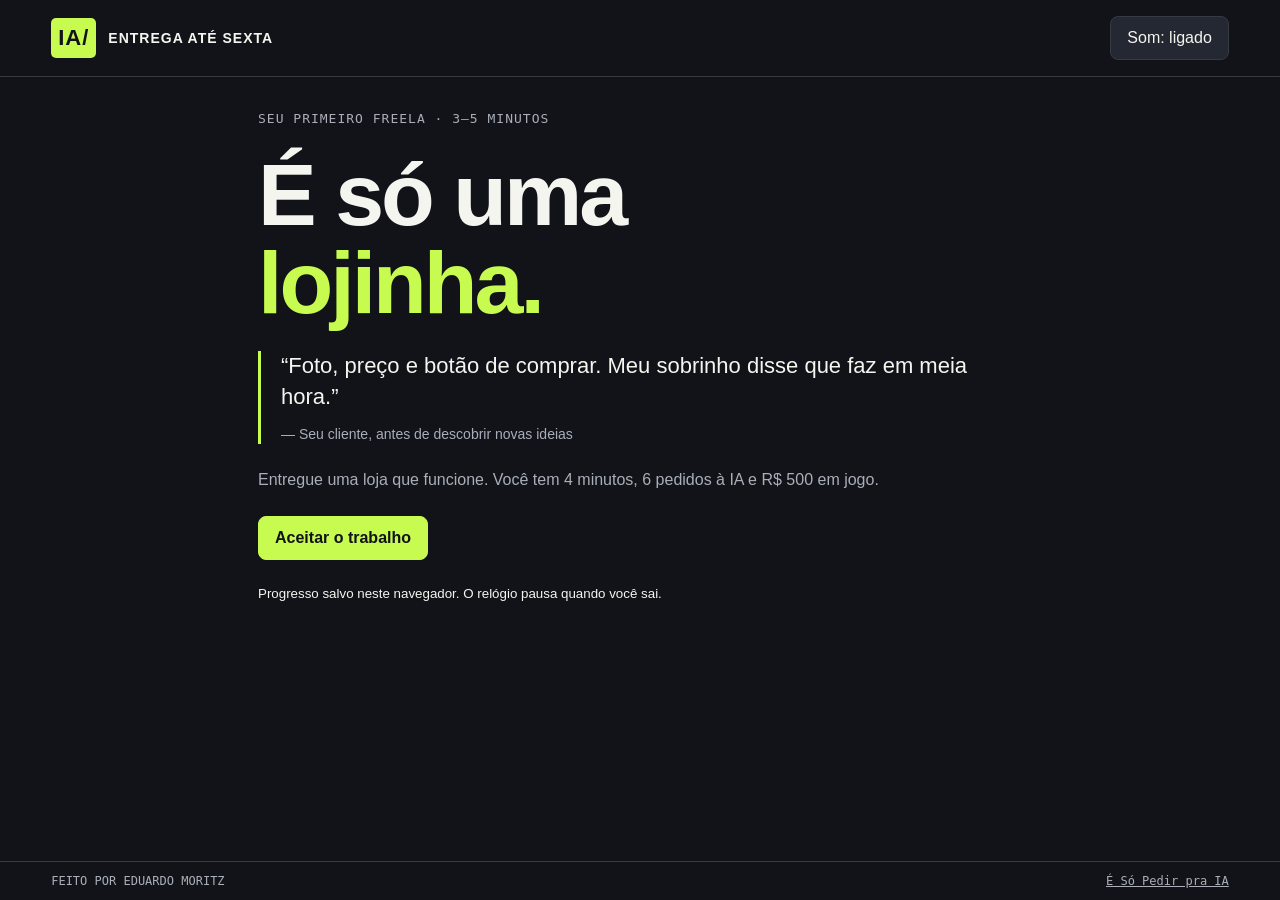
==== entrega.html @ 17f3f06b "Remove transcript pagination and reserve space for the full voice bubble" ====
<!doctype html>
<html lang="pt-BR"><head><meta charset="utf-8"><meta name="viewport" content="width=device-width,initial-scale=1"><meta name="theme-color" content="#111318"><title>Entrega até sexta — É Só Pedir pra IA</title><meta name="description" content="Sua primeira lojinha, uma IA confiante e um cliente cheio de ideias. Entregue até sexta neste jogo de dev."><link rel="icon" href="favicon.svg"><link rel="stylesheet" href="entrega.css?v=20261008-chat8"></head>
<body><header><a href="./" class="brand"><b>IA/</b><span>ENTREGA ATÉ SEXTA</span></a><button id="sound" aria-pressed="true">Som: ligado</button></header>
<main><section id="welcome" class="welcome fit-area"><div class="fit-content"><span class="eyebrow">SEU PRIMEIRO FREELA · 3–5 MINUTOS</span><h1>É só uma<br><span>lojinha.</span></h1><blockquote>“Foto, preço e botão de comprar. Meu sobrinho disse que faz em meia hora.”<cite>— Seu cliente, antes de descobrir novas ideias</cite></blockquote><p>Entregue uma loja que funcione. Você tem 4 minutos, 6 pedidos à IA e R$ 500 em jogo.</p><div class="start-actions"><button class="primary" id="start">Aceitar o trabalho</button><button id="resume" hidden>Continuar meu freela</button></div><small>Progresso salvo neste navegador. O relógio pausa quando você sai.</small></div></section>
<section id="desk" hidden><div class="stats"><div><small>PRAZO</small><strong id="clock">04:00</strong></div><div><small>PEDIDOS À IA</small><strong id="tokens">6 / 6</strong></div><div><small>A RECEBER</small><strong id="fee">R$ 500</strong></div><div class="project-update" id="feedbackBubble" hidden><small>ATUALIZAÇÃO DO PROJETO</small><p id="feedback" role="status"></p></div><button id="pause">Pausar</button></div>
<nav class="workspace-tabs" aria-label="Área do jogo"><button id="shopView" aria-pressed="false">Loja</button><button id="chatView" aria-pressed="true">Conversas</button></nav><div class="desktop" data-view="chat"><section class="browser" aria-label="Loja em desenvolvimento"><div class="window-bar"><span>● ● ●</span><span>lojinha-final-agora-vai.com</span><span id="version">v0</span></div><div class="toolbar shop-tools"><button id="test">Testar a loja</button><button id="rollback">Voltar versão</button></div><div id="store"></div><div class="store-status" id="storeStatus" role="status">Aguardando seu primeiro prompt.</div></section>
<aside class="communication"><div id="objective" class="objective" role="status"></div><div class="tabs" role="tablist" aria-label="Conversas"><button role="tab" id="clientTab" aria-controls="clientPane" aria-selected="true">Cliente <span id="unread"></span></button><button role="tab" id="aiTab" aria-controls="aiPane" aria-selected="false">Sua IA</button></div><section id="clientPane" role="tabpanel" aria-labelledby="clientTab"><div class="chat-past"><div class="fit-content"><div id="clientHistory" class="chat-history"></div><div id="voiceNote" class="voice-note"></div></div></div><div class="current-request"><div class="message"><small>CLIENTE · PEDIDO ATUAL</small><p id="clientMessage"></p></div><div id="clientActions"></div></div></section><section id="aiPane" role="tabpanel" aria-labelledby="aiTab" hidden><div class="chat-past"><div class="fit-content"><div id="aiHistory" class="chat-history"></div><div class="message decision" id="aiRequestBubble" hidden><small>VOCÊ · PEDIDO À IA</small><p id="aiRequest"></p></div></div></div><div class="current-request"><div class="message ai"><small>IA · CONFIANÇA: ABSOLUTA</small><p id="aiMessage"></p></div><div id="aiActions"></div></div></section><div class="delivery-action"><button class="primary" id="publish">Publicar e cobrar</button></div></aside></div>
</section>
<section id="result" class="welcome fit-area" hidden aria-live="polite"></section></main><footer><span>FEITO POR EDUARDO MORITZ</span><a href="./">É Só Pedir pra IA</a></footer><script src="client-voice.js?v=20261008-chat8"></script><script src="entrega.js?v=20261008-chat8"></script></body></html>
---- entrega.css ----
:root{--bg:#111318;--panel:#1a1d24;--line:#363a43;--muted:#a9aeb9;--lime:#c7fb50;--red:#ff7d83}*{box-sizing:border-box}[hidden]{display:none!important}body{margin:0;background:var(--bg);color:#f5f5f0;font:16px Arial,Helvetica,sans-serif;height:100dvh;display:flex;flex-direction:column;overflow:hidden}button,a{-webkit-tap-highlight-color:transparent}button{font:inherit;color:inherit;background:#242832;border:1px solid var(--line);border-radius:8px;padding:12px 16px;cursor:pointer;min-height:44px}button:hover{border-color:var(--lime)}button:disabled{opacity:.45;cursor:default}button:focus-visible,a:focus-visible{outline:3px solid var(--lime);outline-offset:3px}.primary{background:var(--lime);color:var(--bg);font-weight:800;border-color:var(--lime)}a{color:inherit}header{padding:16px 4%;display:flex;align-items:center;justify-content:space-between;gap:12px;border-bottom:1px solid var(--line)}.brand{display:flex;align-items:center;gap:12px;text-decoration:none;font-size:14px;font-weight:800;letter-spacing:1px}.brand b{background:var(--lime);color:var(--bg);padding:7px;font-size:22px;border-radius:5px}main{width:100%;max-width:1400px;margin:auto;flex:1;min-height:0;padding:24px 4%;display:flex;flex-direction:column;justify-content:center}footer{padding:12px 4%;display:flex;justify-content:space-between;gap:8px;color:var(--muted);font:12px monospace;border-top:1px solid var(--line)}.welcome{max-width:780px;margin:auto;width:100%;max-height:100%;overflow:auto;padding:8px}.eyebrow{font:13px monospace;color:var(--muted);letter-spacing:1px}h1{font-size:clamp(44px,7vw,88px);line-height:1;letter-spacing:-3px;margin:24px 0}h1 span{color:var(--lime)}blockquote{border-left:3px solid var(--lime);margin:24px 0;padding:0 0 0 20px;font-size:22px;line-height:1.4}cite{display:block;font-size:14px;font-style:normal;color:var(--muted);margin-top:12px}.welcome p{line-height:1.5;color:var(--muted)}.start-actions{display:flex;flex-wrap:wrap;gap:12px;margin:24px 0}.welcome>small{color:var(--muted);font-size:14px}#desk{height:100%;display:flex;flex-direction:column;gap:14px;min-height:0}.stats{display:flex;align-items:center;gap:36px}.stats div{display:grid;gap:4px}.stats small{font:12px monospace;color:var(--muted)}.stats strong{font-size:22px}.stats button{margin-left:auto}.desktop{display:grid;grid-template-columns:minmax(0,1fr) 340px;gap:18px;flex:1;min-height:0}.browser,.communication{border:1px solid var(--line);border-radius:12px;overflow:hidden;display:flex;flex-direction:column;min-height:0;background:var(--panel)}.window-bar{display:flex;justify-content:space-between;gap:8px;background:#242832;padding:12px 16px;font:12px monospace;color:var(--muted)}#store{flex:1;min-height:0;overflow:auto;background:#edf0f5;color:#17202c;padding:24px}.empty-store{display:grid;place-content:center;text-align:center;height:100%;color:#657082}.empty-store strong{font-size:48px;color:#b3bac7}.store-header{display:flex;align-items:center;justify-content:space-between;gap:10px;border-bottom:1px solid #cad0db;padding-bottom:16px}.store-header h2{margin:0;font-size:22px}.store-header span{font-size:13px}#store button{background:#182d54;color:white;border:0}.products{display:grid;grid-template-columns:repeat(3,minmax(0,1fr));gap:12px;margin-top:20px}.product{background:white;border-radius:10px;padding:14px;min-width:0}.product-icon{font-size:44px;display:block;text-align:center;padding:10px;background:#f1f3f8;border-radius:6px}.product h3{font-size:16px;margin:14px 0 8px}.price{display:block;font-size:20px;font-weight:800;margin-bottom:12px}.product button{width:100%;font-size:14px;padding:10px}.giant-price .price{font-size:clamp(30px,4vw,64px);overflow-wrap:anywhere;color:#bd2350}.no-photos .product-icon{visibility:hidden}.store-status{padding:10px 14px;font-size:14px;color:var(--muted);border-top:1px solid var(--line)}.cart-line{margin-top:16px;padding:12px;border:1px dashed #9ba8bc;border-radius:8px;display:flex;flex-wrap:wrap;align-items:center;gap:12px;font-size:14px}.tabs{display:flex;border-bottom:1px solid var(--line)}.tabs button{flex:1;border:0;border-radius:0;background:transparent;color:var(--muted)}.tabs [aria-selected=true]{color:var(--lime);box-shadow:inset 0 -2px var(--lime)}[role=tabpanel]{padding:18px;overflow:auto;min-height:0}.message{background:#292e39;padding:16px;border-radius:10px;line-height:1.5}.message small{font:12px monospace;color:var(--muted)}.message p{margin-bottom:0}.ai{border-left:3px solid var(--lime)}#clientActions,#aiActions{display:grid;gap:10px;margin-top:16px}#clientActions button,#aiActions button{text-align:left;font-size:14px}.toolbar{display:flex;gap:12px}.toolbar .primary{margin-left:auto}.feedback{min-height:42px;font-size:14px;color:var(--lime);line-height:1.4}.receipt{border:1px dashed var(--line);padding:20px;margin:20px 0;display:grid;grid-template-columns:1fr auto;gap:14px}.result-title{font-size:clamp(30px,5vw,52px);margin:20px 0;color:var(--lime)}.danger{color:var(--red)!important}#unread{color:var(--lime)}@media(max-width:760px){header{padding:10px 4%}.brand{font-size:12px;letter-spacing:0}.brand b{font-size:18px}header button{font-size:12px;padding:8px}main{padding:12px 4%}.stats{gap:16px}.stats strong{font-size:18px}.stats small{font-size:10px}.stats button{font-size:12px;padding:8px}.desktop{grid-template-columns:1fr;grid-template-rows:minmax(0,1fr) minmax(0,.8fr);gap:10px}#desk{gap:10px}#store{padding:12px}.products{gap:6px;margin-top:12px}.product{padding:8px}.product-icon{font-size:26px;padding:6px}.product h3{font-size:13px;margin:8px 0}.price{font-size:16px;margin-bottom:6px}.product button{font-size:12px;padding:8px;min-height:40px}.store-header{padding-bottom:8px}.store-header h2{font-size:17px}.store-header span{font-size:11px}.window-bar{padding:8px;font-size:10px}.store-status{font-size:12px;padding:6px 10px}[role=tabpanel]{padding:10px}.message{padding:10px;font-size:14px}.message p{margin:8px 0 0}#clientActions,#aiActions{grid-template-columns:repeat(2,minmax(0,1fr));gap:6px;margin-top:8px}#clientActions button,#aiActions button{padding:8px;font-size:12px}.tabs button{font-size:14px;padding:8px;min-height:36px}.toolbar{gap:6px}.toolbar button{font-size:12px;padding:8px}.feedback{min-height:36px;font-size:12px}.cart-line{margin-top:10px;padding:8px}.giant-price .price{font-size:32px}footer{font-size:10px;padding:8px 4%}blockquote{font-size:18px}.welcome p{font-size:14px}h1{margin:18px 0}}@media(max-height:620px) and (min-width:761px){main{padding:12px 4%}#store{padding:12px}.product-icon{font-size:28px;padding:4px}.product h3{margin:8px 0}.products{margin-top:12px}.stats strong{font-size:18px}header{padding:8px 4%}.welcome h1{font-size:48px;margin:12px 0}blockquote{margin:14px 0;font-size:18px}}@media(prefers-reduced-motion:no-preference){.giant-price .price{animation:pop .3s ease-out}.store-status{transition:color .2s}@keyframes pop{from{transform:scale(.7)}to{transform:scale(1)}}}

/* Audio and its transcript form one incoming chat bubble. */
.voice-note:not(:empty){margin-top:14px;padding:16px;background:#203b33;border:1px solid #3c5d50;border-radius:4px 14px 14px 14px;box-shadow:0 3px 8px #0002;display:grid;gap:8px;max-width:100%;min-width:0}
.voice-note button{display:flex;align-items:center;gap:10px;text-align:left;font-size:14px;border:0;background:transparent;padding:0;color:#f3fff8;min-height:44px}
.voice-note button::before{content:'▶';display:grid;place-items:center;flex:0 0 40px;width:40px;height:40px;border-radius:50%;background:#a8e3bc;color:#173226;font-size:16px}
.voice-note button[aria-pressed=true]::before{content:'■'}
.voice-note button[aria-pressed=true]{color:#baf3cf}
.voice-status{color:#b3c9bd;font-size:12px}
.voice-transcript-label{display:block;border-top:1px solid #547565;padding-top:12px;margin-top:4px;font-size:12px;font-weight:700;color:#b3c9bd}
.voice-note .voice-transcript{font-size:14px;line-height:1.5;color:#f0f7f3;margin:0;overflow-wrap:anywhere}
@media(max-width:760px){.voice-note:not(:empty){margin-top:10px;padding:12px}.voice-transcript-label{padding-top:8px}}

.checkout-notice{margin-top:16px;padding:18px;border:2px solid;border-radius:10px;box-shadow:0 5px 16px #0002}.checkout-notice strong{display:block;font-size:20px;line-height:1.25}.checkout-notice p{font-size:16px;line-height:1.45;margin:10px 0 0}.checkout-error{background:#ffe2e5;border-color:#d2223a;color:#8d1022}.checkout-success{background:#def5e6;border-color:#278448;color:#14572d}.checkout-notice:focus{outline:none}@media(max-width:760px){.checkout-notice{padding:12px;margin-top:10px}.checkout-notice strong{font-size:17px}.checkout-notice p{font-size:14px;margin-top:6px}}

.shop-tools{padding:10px 14px;border-bottom:1px solid var(--line);background:#20242d;flex-wrap:wrap}.shop-tools button{padding:8px 14px;font-size:14px}.objective{padding:12px 16px;border-bottom:1px solid var(--line);background:#252b36;color:#e3eaf6;font-size:14px;line-height:1.4}.objective.ready{background:#243827;color:var(--lime)}.delivery-action{padding:12px;border-top:1px solid var(--line);margin-top:auto}.delivery-action button{width:100%;justify-content:center}.communication [role=tabpanel]{flex:1}.conversation-feedback{margin-top:12px;background:#263b32;border:1px solid #416650}.conversation-feedback p{font-size:14px;color:#edf7ef}.decision{margin-top:12px;background:#232e40;border:1px solid #3b506f}.decision p{font-size:14px}.ready-to-publish{box-shadow:0 0 0 2px #c7fb5040}.toolbar .primary{margin-left:0}@media(max-width:760px){.objective{padding:8px 10px;font-size:12px}.delivery-action{padding:8px}.delivery-action button{min-height:40px;padding:10px}.shop-tools{padding:6px 10px;gap:8px}.shop-tools button{min-height:36px;font-size:12px}.conversation-feedback,.decision{margin-top:8px}.desktop{grid-template-rows:minmax(0,1fr) minmax(0,1fr)}}

.communication [role=tabpanel]{display:flex;flex-direction:column;overflow:hidden}.chat-messages{flex:1;min-height:0;overflow:auto;padding-bottom:4px}.communication #clientActions,.communication #aiActions{flex-shrink:0;max-height:45%;overflow:auto;border-top:1px solid var(--line);padding-top:10px}.communication #aiActions{grid-template-columns:repeat(2,minmax(0,1fr))}.communication #aiActions button{padding:10px}.shop-tools,.objective,.tabs,.delivery-action{flex-shrink:0}

@media(max-width:760px){.desktop{grid-template-rows:minmax(0,.9fr) minmax(0,1.1fr)}}
.message p{overflow-wrap:anywhere}



/* A conversation has one scroll area, including its actions. */
.desktop{grid-template-columns:minmax(0,1fr) minmax(340px,36%)}
.communication [role=tabpanel]{display:block;overflow:auto;scrollbar-width:thin;scrollbar-color:#657082 transparent}
.chat-messages{overflow:visible;padding-bottom:0}
.communication #clientActions,.communication #aiActions{max-height:none;overflow:visible;border:0;padding-top:0;grid-template-columns:1fr}
.communication #aiActions button{padding:12px 16px}
.workspace-tabs{display:none}
@media(max-height:750px) and (min-width:761px){.objective{padding:8px 12px;font-size:13px}.delivery-action{padding:8px}[role=tabpanel]{padding:12px}.message{padding:12px}.message p{margin-top:8px}.decision{margin-top:8px}.stats{gap:24px}#desk{gap:10px}}
@media(max-width:760px){.workspace-tabs{display:flex;gap:6px;flex-shrink:0}.workspace-tabs button{flex:1;padding:8px;min-height:36px;font-size:14px}.workspace-tabs [aria-pressed=true]{border-color:var(--lime);color:var(--lime)}.desktop{display:flex;min-height:0}.desktop>.browser,.desktop>.communication{flex:1;min-width:0}.desktop[data-view=chat]>.browser,.desktop[data-view=store]>.communication{display:none}.communication [role=tabpanel]{padding:14px}.communication #clientActions,.communication #aiActions{grid-template-columns:1fr;gap:8px}.communication #clientActions button,.communication #aiActions button{font-size:14px;padding:12px;min-height:44px}.message{font-size:15px;line-height:1.5}.objective{font-size:13px}.products{gap:8px}.product h3{font-size:14px}}

/* Every scene fits its panel; overflow is never used as navigation. */
html{height:100%;overflow:hidden}header,footer{flex-shrink:0}main{overflow:hidden}
.welcome{height:100%;max-height:100%;overflow:hidden}
#store,.communication [role=tabpanel],.chat-messages{overflow:hidden}
.fit-content{display:flow-root;transform-origin:top left;min-width:0}
.communication #clientActions,.communication #aiActions{overflow:visible}
.message+.message{margin-top:10px}
#decisionBubble{display:none}
.result-content{display:grid;grid-template-columns:1fr 1fr;gap:12px 24px;align-items:start}
.result-content>.eyebrow,.result-content>.result-title,.result-content>p,.result-content>.start-actions{grid-column:1 / -1}
.result-content>.result-title{margin:0;font-size:clamp(28px,4vw,46px)}
.result-content>p{margin:0}.result-content>.receipt{margin:0;padding:16px;gap:12px}
.result-content>blockquote{margin:0;font-size:20px}.result-content>#resultVoice{grid-column:2;grid-row:4 / span 2;margin:0}
.result-content>.start-actions{margin:0;align-items:center}
@media(max-width:760px){.result-content{grid-template-columns:1fr;gap:10px}.result-content>*{grid-column:1!important;grid-row:auto!important}.result-content>blockquote{font-size:16px}.result-content>.receipt{padding:12px;gap:8px}.result-content>.result-title{font-size:28px}.result-content .voice-note{padding:10px}.result-content .start-actions{gap:10px}.result-content .start-actions button{font-size:14px;padding:10px}.voice-note:not(:empty){padding:10px;gap:5px}.voice-transcript-label{padding-top:6px}.communication [role=tabpanel]{padding:10px}.message{padding:10px}.message p{margin-top:6px}.communication #clientActions,.communication #aiActions{margin-top:10px;gap:6px}.communication #clientActions button,.communication #aiActions button{padding:10px}.objective{padding:6px 10px}header{padding:8px 4%}main{padding:8px 4%}footer{padding:6px 4%}}
@media(max-height:600px){header{padding:6px 4%}main{padding:8px 4%}footer{padding:5px 4%}.stats strong{font-size:17px}.stats button{min-height:34px;padding:6px 12px}.stats small{font-size:10px}.shop-tools{padding:6px 10px}.shop-tools button{min-height:34px;padding:6px 12px}.window-bar{padding:8px 12px}.tabs button{padding:6px;min-height:34px}.delivery-action{padding:6px}.delivery-action button{min-height:36px;padding:8px}.objective{padding:6px 10px;font-size:12px}}

/* Current requests and choices stay together at full reading size. */
.stats .project-update{flex:1;min-width:0;display:block;border:1px solid #416650;border-radius:8px;background:#263b32;padding:8px 12px}.project-update p{margin:4px 0 0;font-size:14px;line-height:1.35;color:#edf7ef}.stats .project-update small{font-size:10px}.stats button{margin-left:0}
.communication [role=tabpanel]{display:flex;flex-direction:column;gap:12px;padding:14px;overflow:hidden}
.chat-past{flex:1;min-height:0;overflow:hidden;display:flex;align-items:flex-end}.chat-past>.fit-content{flex-shrink:0}
.current-request{flex-shrink:0}.current-request .message{padding:12px;margin:0}.current-request .message p{font-size:16px;line-height:1.4;margin:6px 0 0}.current-request .message small{font-size:11px}
.communication #clientActions,.communication #aiActions{gap:8px;margin-top:10px}.communication #clientActions button,.communication #aiActions button{font-size:15px;line-height:1.3;padding:10px 12px;min-height:42px}
.chat-history .message{margin:0 0 10px;padding:10px;opacity:.8}.chat-history p{font-size:15px;line-height:1.4;margin:6px 0 0}.chat-past .voice-note:not(:empty){margin:0;padding:12px;gap:6px}.chat-past .voice-transcript{font-size:15px}.chat-past .voice-transcript-label{padding-top:8px}
.history-navigation{display:flex;gap:8px;margin-bottom:10px}.history-navigation button{font-size:12px;padding:6px 10px;min-height:32px}.chat-past:has(.voice-note:not(:empty)):not(.history-visible) .chat-history>.previous-message,.chat-past:has(.voice-note:not(:empty)):not(.history-visible) .history-navigation{display:none}.history-visible .voice-note{display:none}.history-toggle{font-size:12px;padding:6px 10px;min-height:32px;margin-bottom:8px}
@media(max-width:1000px){.stats{gap:16px}.stats .project-update{padding:6px 10px}.project-update p{font-size:13px}}
@media(max-width:760px){.stats{flex-wrap:wrap;gap:8px 16px}.stats .project-update{order:5;flex-basis:100%;padding:6px 10px}.stats .project-update small{display:none}.stats .project-update p{margin:0}.stats button{margin-left:auto}.communication [role=tabpanel]{padding:10px;gap:8px}.current-request .message p{font-size:16px}.communication #clientActions,.communication #aiActions{grid-template-columns:repeat(2,minmax(0,1fr));gap:6px}.communication #clientActions button,.communication #aiActions button{font-size:14px}.chat-past .voice-note:not(:empty){padding:10px}.chat-past .voice-transcript-label{padding-top:6px}}
@media(max-height:650px){.communication [role=tabpanel]{gap:8px;padding:10px}.current-request .message{padding:10px}.communication #clientActions,.communication #aiActions{grid-template-columns:repeat(2,minmax(0,1fr));gap:6px;margin-top:8px}.communication #clientActions button,.communication #aiActions button{min-height:38px;font-size:14px;padding:8px}.chat-past .voice-note:not(:empty){padding:8px}.chat-past .voice-transcript-label{padding-top:6px}.chat-past .voice-status{display:none}}

/* Voice bubbles keep their natural height and show the complete transcript. */
#clientPane .chat-past:has(.voice-note:not(:empty)):not(.history-visible){flex:1 0 auto;min-height:min-content}
.chat-past .voice-transcript{font-size:18px;line-height:1.4}.chat-past .voice-note button{font-size:16px}
@media(max-height:750px){main{padding-top:8px;padding-bottom:8px}#desk{gap:8px}.stats .project-update{padding:6px 10px}.project-update p{margin:0}.stats .project-update small{display:none}.communication [role=tabpanel]{padding:8px;gap:8px}.communication #clientActions{grid-template-columns:repeat(2,minmax(0,1fr));gap:6px;margin-top:8px}.current-request .message{padding:8px}.chat-past .voice-note:not(:empty){padding:8px;gap:6px}.chat-past .voice-transcript{font-size:16px}.chat-past .voice-status,.chat-past .voice-transcript-label{display:none}.chat-past .voice-note button{min-height:36px}.chat-past .voice-note button::before{width:32px;height:32px;flex-basis:32px}.history-toggle{min-height:26px;padding:4px 8px;margin-bottom:6px}.tabs button{min-height:34px;padding:6px}.objective{padding:6px 10px}.delivery-action{padding:6px}.delivery-action button{min-height:36px;padding:8px}}
@media(max-height:550px){header{padding:4px 4%}.brand b{font-size:18px}header button{min-height:32px;padding:6px 10px}footer{padding:4px 4%}.stats{gap:12px}.stats strong{font-size:17px}.stats small{font-size:10px}.stats button{min-height:32px}.current-request .message small{display:none}.current-request .message p{margin:0}.communication #clientActions button{min-height:34px;padding:6px 8px}.objective{font-size:12px}.chat-past .voice-note:not(:empty){gap:4px}}
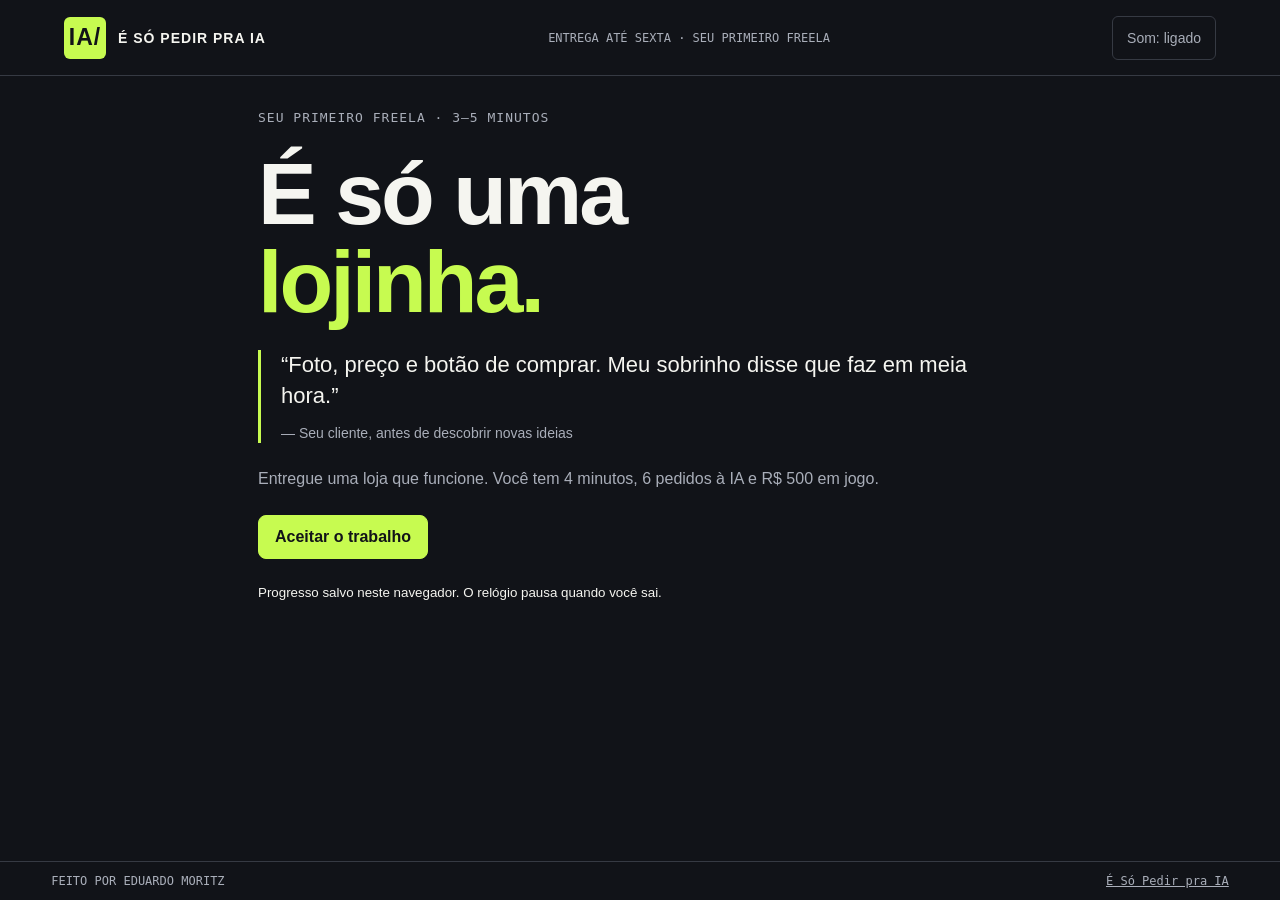
==== commit 5a392dd1: "fix: keep game text stable and replace scene pagination with scrolling" ====
--- a/entrega.html
+++ b/entrega.html
@@ -1,9 +1,9 @@
 <!doctype html>
-<html lang="pt-BR"><head><meta charset="utf-8"><meta name="viewport" content="width=device-width,initial-scale=1"><meta name="theme-color" content="#111318"><title>Entrega até sexta — É Só Pedir pra IA</title><meta name="description" content="Sua primeira lojinha, uma IA confiante e um cliente cheio de ideias. Entregue até sexta neste jogo de dev."><link rel="icon" href="favicon.svg"><link rel="stylesheet" href="entrega.css?v=20261008-chat8"></head>
-<body><header><a href="./" class="brand"><b>IA/</b><span>ENTREGA ATÉ SEXTA</span></a><button id="sound" aria-pressed="true">Som: ligado</button></header>
+<html lang="pt-BR"><head><meta charset="utf-8"><meta name="viewport" content="width=device-width,initial-scale=1"><meta name="theme-color" content="#111318"><title>Entrega até sexta — É Só Pedir pra IA</title><meta name="description" content="Sua primeira lojinha, uma IA confiante e um cliente cheio de ideias. Entregue até sexta neste jogo de dev."><link rel="icon" href="favicon.svg"><link rel="stylesheet" href="entrega.css?v=20261008-layout2"><link rel="stylesheet" href="game-shell.css?v=20261008-layout2"></head>
+<body><header><a href="./" class="brand"><span class="logo">IA/</span><span>É SÓ PEDIR PRA IA</span></a><span class="edition">ENTREGA ATÉ SEXTA · SEU PRIMEIRO FREELA</span><button id="sound" aria-pressed="true">Som: ligado</button></header>
 <main><section id="welcome" class="welcome fit-area"><div class="fit-content"><span class="eyebrow">SEU PRIMEIRO FREELA · 3–5 MINUTOS</span><h1>É só uma<br><span>lojinha.</span></h1><blockquote>“Foto, preço e botão de comprar. Meu sobrinho disse que faz em meia hora.”<cite>— Seu cliente, antes de descobrir novas ideias</cite></blockquote><p>Entregue uma loja que funcione. Você tem 4 minutos, 6 pedidos à IA e R$ 500 em jogo.</p><div class="start-actions"><button class="primary" id="start">Aceitar o trabalho</button><button id="resume" hidden>Continuar meu freela</button></div><small>Progresso salvo neste navegador. O relógio pausa quando você sai.</small></div></section>
 <section id="desk" hidden><div class="stats"><div><small>PRAZO</small><strong id="clock">04:00</strong></div><div><small>PEDIDOS À IA</small><strong id="tokens">6 / 6</strong></div><div><small>A RECEBER</small><strong id="fee">R$ 500</strong></div><div class="project-update" id="feedbackBubble" hidden><small>ATUALIZAÇÃO DO PROJETO</small><p id="feedback" role="status"></p></div><button id="pause">Pausar</button></div>
 <nav class="workspace-tabs" aria-label="Área do jogo"><button id="shopView" aria-pressed="false">Loja</button><button id="chatView" aria-pressed="true">Conversas</button></nav><div class="desktop" data-view="chat"><section class="browser" aria-label="Loja em desenvolvimento"><div class="window-bar"><span>● ● ●</span><span>lojinha-final-agora-vai.com</span><span id="version">v0</span></div><div class="toolbar shop-tools"><button id="test">Testar a loja</button><button id="rollback">Voltar versão</button></div><div id="store"></div><div class="store-status" id="storeStatus" role="status">Aguardando seu primeiro prompt.</div></section>
-<aside class="communication"><div id="objective" class="objective" role="status"></div><div class="tabs" role="tablist" aria-label="Conversas"><button role="tab" id="clientTab" aria-controls="clientPane" aria-selected="true">Cliente <span id="unread"></span></button><button role="tab" id="aiTab" aria-controls="aiPane" aria-selected="false">Sua IA</button></div><section id="clientPane" role="tabpanel" aria-labelledby="clientTab"><div class="chat-past"><div class="fit-content"><div id="clientHistory" class="chat-history"></div><div id="voiceNote" class="voice-note"></div></div></div><div class="current-request"><div class="message"><small>CLIENTE · PEDIDO ATUAL</small><p id="clientMessage"></p></div><div id="clientActions"></div></div></section><section id="aiPane" role="tabpanel" aria-labelledby="aiTab" hidden><div class="chat-past"><div class="fit-content"><div id="aiHistory" class="chat-history"></div><div class="message decision" id="aiRequestBubble" hidden><small>VOCÊ · PEDIDO À IA</small><p id="aiRequest"></p></div></div></div><div class="current-request"><div class="message ai"><small>IA · CONFIANÇA: ABSOLUTA</small><p id="aiMessage"></p></div><div id="aiActions"></div></div></section><div class="delivery-action"><button class="primary" id="publish">Publicar e cobrar</button></div></aside></div>
+<aside class="communication"><div id="objective" class="objective" role="status"></div><div class="tabs" role="tablist" aria-label="Conversas"><button role="tab" id="clientTab" aria-controls="clientPane" aria-selected="true">Cliente <span id="unread"></span></button><button role="tab" id="aiTab" aria-controls="aiPane" aria-selected="false">Sua IA</button></div><section id="clientPane" role="tabpanel" aria-labelledby="clientTab"><div class="chat-past"><div class="fit-content"><div id="clientHistory" class="chat-history"></div><div id="voiceNote" class="voice-note"></div></div></div><div class="current-request"><div class="message"><small>CLIENTE · PEDIDO ATUAL</small><p id="clientMessage"></p></div><div id="clientActions"></div><p id="deliveryWarning" class="delivery-warning" hidden></p></div></section><section id="aiPane" role="tabpanel" aria-labelledby="aiTab" hidden><div class="chat-past"><div class="fit-content"><div id="aiHistory" class="chat-history"></div><div class="message decision" id="aiRequestBubble" hidden><small>VOCÊ · PEDIDO À IA</small><p id="aiRequest"></p></div></div></div><div class="current-request"><div class="message ai"><small>IA · CONFIANÇA: ABSOLUTA</small><p id="aiMessage"></p></div><div id="aiActions"></div></div></section><div class="delivery-action"><button class="primary" id="publish">Publicar e cobrar</button></div></aside></div>
 </section>
-<section id="result" class="welcome fit-area" hidden aria-live="polite"></section></main><footer><span>FEITO POR EDUARDO MORITZ</span><a href="./">É Só Pedir pra IA</a></footer><script src="client-voice.js?v=20261008-chat8"></script><script src="entrega.js?v=20261008-chat8"></script></body></html>
+<section id="result" class="welcome fit-area" hidden aria-live="polite"></section></main><footer><span>FEITO POR EDUARDO MORITZ</span><a href="./">É Só Pedir pra IA</a></footer><script src="client-voice.js?v=20261008-layout2"></script><script src="entrega.js?v=20261008-layout2"></script></body></html>
--- a/entrega.css
+++ b/entrega.css
@@ -66,3 +66,41 @@
 .chat-past .voice-transcript{font-size:18px;line-height:1.4}.chat-past .voice-note button{font-size:16px}
 @media(max-height:750px){main{padding-top:8px;padding-bottom:8px}#desk{gap:8px}.stats .project-update{padding:6px 10px}.project-update p{margin:0}.stats .project-update small{display:none}.communication [role=tabpanel]{padding:8px;gap:8px}.communication #clientActions{grid-template-columns:repeat(2,minmax(0,1fr));gap:6px;margin-top:8px}.current-request .message{padding:8px}.chat-past .voice-note:not(:empty){padding:8px;gap:6px}.chat-past .voice-transcript{font-size:16px}.chat-past .voice-status,.chat-past .voice-transcript-label{display:none}.chat-past .voice-note button{min-height:36px}.chat-past .voice-note button::before{width:32px;height:32px;flex-basis:32px}.history-toggle{min-height:26px;padding:4px 8px;margin-bottom:6px}.tabs button{min-height:34px;padding:6px}.objective{padding:6px 10px}.delivery-action{padding:6px}.delivery-action button{min-height:36px;padding:8px}}
 @media(max-height:550px){header{padding:4px 4%}.brand b{font-size:18px}header button{min-height:32px;padding:6px 10px}footer{padding:4px 4%}.stats{gap:12px}.stats strong{font-size:17px}.stats small{font-size:10px}.stats button{min-height:32px}.current-request .message small{display:none}.current-request .message p{margin:0}.communication #clientActions button{min-height:34px;padding:6px 8px}.objective{font-size:12px}.chat-past .voice-note:not(:empty){gap:4px}}
+
+/* Keep history, current request and choices in one compact conversation. */
+.communication .chat-past,
+#clientPane .chat-past:has(.voice-note:not(:empty)):not(.history-visible){flex:0 1 auto;min-height:0}
+.communication [role=tabpanel]{justify-content:flex-start}
+.delivery-warning{font-size:13px;line-height:1.4;color:#ffd39a;margin:8px 0 0}
+.stats .project-update[data-tone=error]{background:#44252b;border-color:#b64a59}
+.stats .project-update[data-tone=error] p{color:#ffe0e5}
+.stats .project-update[data-tone=warning]{background:#3e3321;border-color:#99783a}
+.stats .project-update[data-tone=warning] p{color:#ffe2aa}
+.stats .project-update[data-tone=info]{background:#242e40;border-color:#475d80}
+.stats .project-update[data-tone=info] p{color:#e3edff}
+#result{display:flex;align-items:center}
+#result>.result-content{width:100%}
+
+/* Text keeps its reading size; long content scrolls within its own panel. */
+.welcome{overflow-y:auto;overflow-x:hidden}
+#result{display:block}
+#result>.result-content{margin:auto}
+#store{overflow-y:auto;overflow-x:hidden;overscroll-behavior:contain;scrollbar-gutter:stable}
+.communication [role=tabpanel]{overflow-y:auto;overflow-x:hidden;overscroll-behavior:contain;scrollbar-gutter:stable}
+.communication .chat-past,
+#clientPane .chat-past:has(.voice-note:not(:empty)):not(.history-visible){flex:0 0 auto;min-height:auto;overflow:visible}
+.chat-past>.fit-content{width:100%;min-width:0}
+.communication .current-request{flex:0 0 auto}
+.current-request .message p,.chat-history p,.chat-past .voice-transcript{font-size:16px;line-height:1.5}
+.chat-past .voice-note button{font-size:16px;min-height:44px}
+.communication #clientActions button,.communication #aiActions button{font-size:15px;min-height:44px}
+.chat-past .voice-status,.chat-past .voice-transcript-label{display:block}
+.stats{min-height:68px;flex-shrink:0}
+.stats .project-update{height:68px;overflow-y:auto}
+#feedbackBubble[hidden]{display:block!important;visibility:hidden}
+.products{grid-template-columns:repeat(3,minmax(0,1fr))}
+@media(max-width:760px){
+ .stats .project-update{height:48px}
+ .communication #clientActions,.communication #aiActions{grid-template-columns:1fr}
+ .products{grid-template-columns:repeat(auto-fit,minmax(130px,1fr))}
+}
--- a/game-shell.css
+++ b/game-shell.css
@@ -0,0 +1,13 @@
+/* The same fixed header is used by both games. */
+body>header{width:100%;max-width:none;height:76px;min-height:76px;flex:0 0 76px;margin:0;padding:12px 5%;display:flex;align-items:center;gap:24px;border-bottom:1px solid var(--line);background:var(--bg);overflow:hidden}
+body>header .brand{display:flex;align-items:center;gap:12px;color:inherit;text-decoration:none;font:800 14px Arial,Helvetica,sans-serif;letter-spacing:1px;min-width:0;white-space:nowrap}
+body>header .logo{display:grid;place-items:center;flex:0 0 42px;width:42px;height:42px;padding:0;background:var(--lime);color:var(--bg);border-radius:6px;font:800 23px Arial,Helvetica,sans-serif}
+body>header .edition{margin-left:auto;font:12px monospace;color:var(--muted);white-space:nowrap}
+body>header #sound{flex:none;min-height:44px;margin-left:auto;padding:10px 14px;border:1px solid var(--line);border-radius:6px;background:transparent;color:var(--muted);font:14px Arial,Helvetica,sans-serif;white-space:nowrap}
+@media(max-width:1000px){body>header .edition{display:none}}
+@media(max-width:760px){
+ body>header{height:64px;min-height:64px;flex-basis:64px;padding:10px 4%;gap:8px}
+ body>header .brand{font-size:11px;gap:7px;letter-spacing:.4px}
+ body>header .logo{flex-basis:36px;width:36px;height:36px;font-size:20px}
+ body>header #sound{font-size:12px;padding:8px;min-height:44px}
+}
